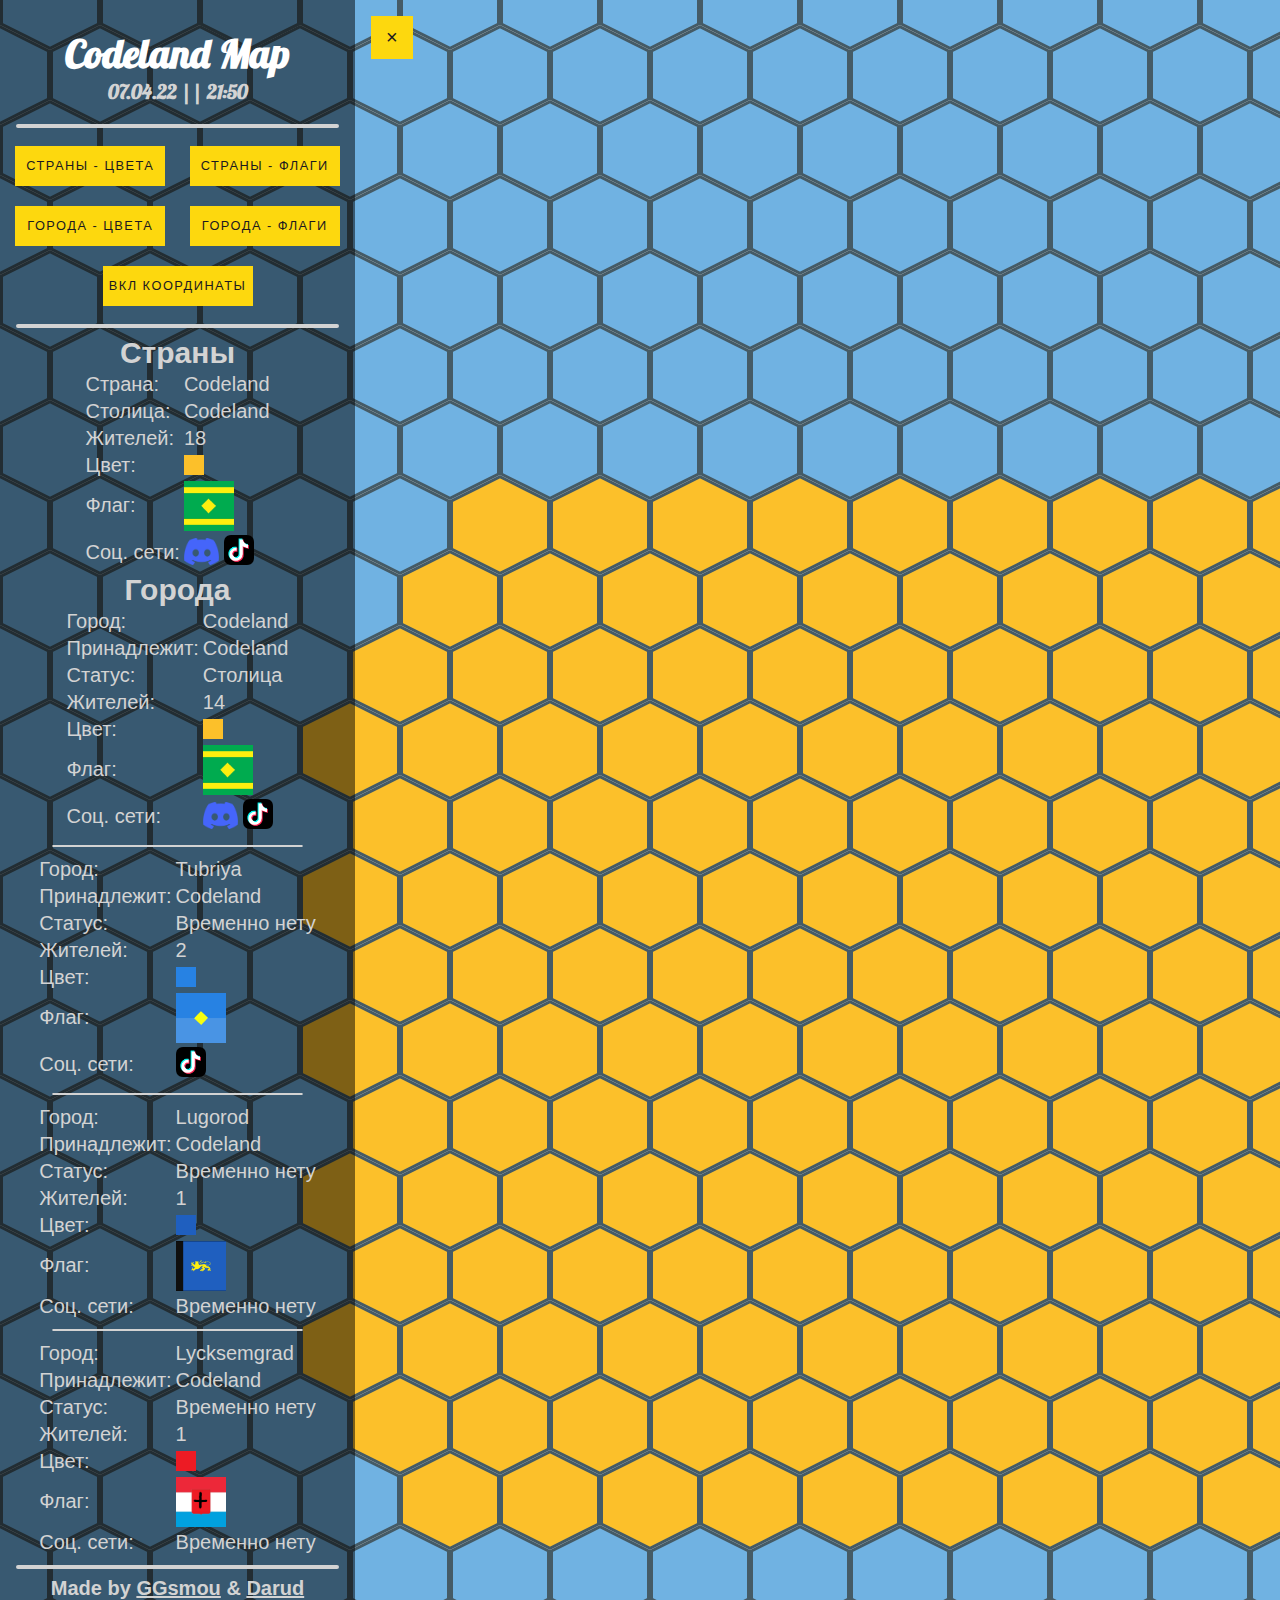
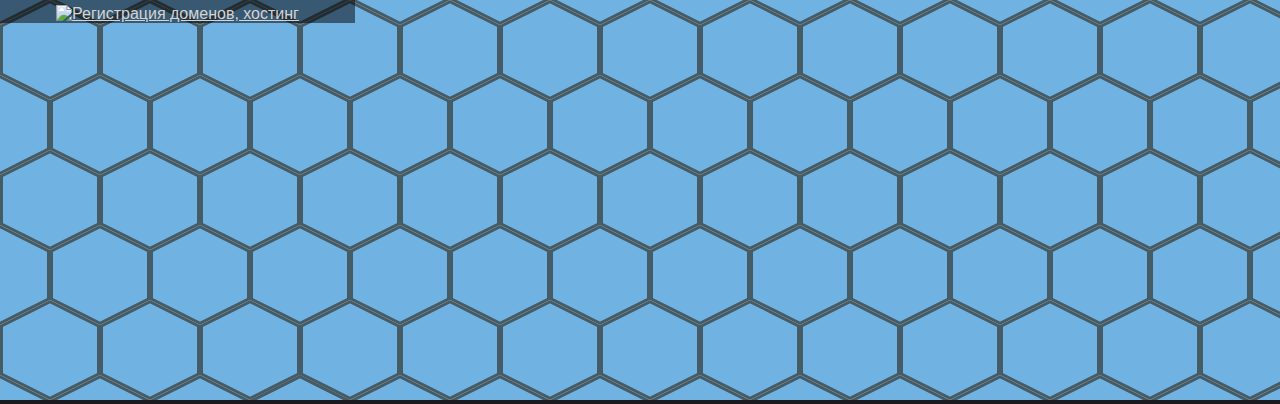
==== index.html @ 3c7d7f3c "t" ====
<!DOCTYPE html>
<html lang="ru">
<head>
	<meta charset="UTF-8">
	<meta name="viewport" content="width=	, initial-scale=1.0">
	<title>Codeland</title>
	<link rel="shortcut icon" href="main/img/logo.jpg" type="image/png">
	<link rel="stylesheet" href="main/style.css">
	<meta name="description" content="Сайт-карта виртуального государтсва Codeland">
	<meta name="keywords" content="Кодленд, Виртуальное государство, Государство, Виртуальное государство Кодленд, Интернет страна, Интернет государство, Codeland, Virtual State, State, Virtual state Codeland, Internet state">
	<meta name="author" content="GGsmou & DaruD">
	<meta name="copyright" content="Made by GGsmou & Darud">
</head>
<body>

<div id="mySidebar" class="sidebar">
	<center>
		<h1>Codeland Map</h1>
		<h3>07.04.22 || 21:50</h3>
		<hr>
		<button class="side" onclick="ResColour()">Страны - Цвета</button>
		<button class="side" onclick="ResFlag()">Страны - Флаги</button>
		<button class="side" onclick="CityColour()">Города - Цвета</button>
		<button class="side" onclick="CityFlag()">Города - Флаги</button>
		<button id="cords-on-of" class="side" onclick="Cords()">Вкл координаты</button>
		<hr>
		<h2>Страны</h2>
		<table>
			<tr>
				<td>Страна:</td>
				<td>Codeland</td>
			</tr>
			<tr>
				<td>Столица:</td>
				<td>Codeland</td>
			</tr>
			<tr>
				<td>Жителей:</td>
				<td>18</td>
			</tr>
			<tr>
				<td>Цвет:</td>
			    <td><div id="colour-sqr" style="background-color: #FCC02A"></div></td>
		    </tr>
			<tr>
				<td>Флаг:</td>
				<td><div id="flag-sqr" style="background-image: url(main/img/flags/Codeland.jpg);"></div></td>
			</tr>
			<tr>
				<td>Соц. сети:</td>
				<td>
					<a href="https://discord.gg/DXEMGafh9Q" target="_blank"><img src="main/img/Discord-Logo.png" width="35px" alt=""></a>
					<a href="https://www.tiktok.com/@c0deland" target="_blank"><img src="main/img/TikTok-Logo.png" width="30px" alt=""></a>
				</td>
			</tr>
		</table>

		<h2>Города</h2>
		<table>
			<tr>
				<td>Город:</td>
				<td>Codeland</td>
			</tr>
			<tr>
				<td>Принадлежит:</td>
				<td>Codeland</td>
			</tr>
			<tr>
				<td>Статус:</td>
				<td>Столица</td>
			</tr>
			<tr>
				<td>Жителей:</td>
				<td>14</td>
			</tr>
			<tr>
				<td>Цвет:</td>
			    <td><div id="colour-sqr" style="background-color: #FCC02A"></div></td>
		    </tr>
			<tr>
				<td>Флаг:</td>
				<td><div id="flag-sqr" style="background-image: url(main/img/flags/Codeland.jpg);"></div></td>
			</tr>
			<tr>
				<td>Соц. сети:</td>
				<td>
					<a href="https://discord.gg/DXEMGafh9Q" target="_blank"><img src="main/img/Discord-Logo.png" width="35px" alt=""></a>
					<a href="https://www.tiktok.com/@c0deland" target="_blank"><img src="main/img/TikTok-Logo.png" width="30px" alt=""></a>
				</td>
			</tr>
		</table>
		<hr class="hr-small">
		<table>
			<tr>
				<td>Город:</td>
				<td>Tubriya</td>
			</tr>
			<tr>
				<td>Принадлежит:</td>
				<td>Codeland</td>
			</tr>
			<tr>
				<td>Статус:</td>
				<td>Временно нету</td>
			</tr>
			<tr>
				<td>Жителей:</td>
				<td>2</td>
			</tr>
			<tr>
				<td>Цвет:</td>
			    <td><div id="colour-sqr" style="background-color: #2782E3"></div></td>
		    </tr>
			<tr>
				<td>Флаг:</td>
				<td><div id="flag-sqr" style="background-image: url(main/img/flags/Tubriya.jpg);"></div></td>
			</tr>
			<tr>
				<td>Соц. сети:</td>
				<td>
					<a href="https://vm.tiktok.com/ZML9y8VSW/" target="_blank"><img src="main/img/TikTok-Logo.png" width="30px" alt=""></a>
				</td>
			</tr>
		</table>
		<hr class="hr-small">
		<table>
			<tr>
				<td>Город:</td>
				<td>Lugorod</td>
			</tr>
			<tr>
				<td>Принадлежит:</td>
				<td>Codeland</td>
			</tr>
			<tr>
				<td>Статус:</td>
				<td>Временно нету</td>
			</tr>
			<tr>
				<td>Жителей:</td>
				<td>1</td>
			</tr>
			<tr>
				<td>Цвет:</td>
			    <td><div id="colour-sqr" style="background-color: #1F5FBF"></div></td>
		    </tr>
			<tr>
				<td>Флаг:</td>
				<td><div id="flag-sqr" style="background-image: url(main/img/flags/Lugorod.jpg);"></div></td>
			</tr>
			<tr>
				<td>Соц. сети:</td>
				<td>
					Временно нету
				</td>
			</tr>
		</table>
		<hr class="hr-small">
		<table>
			<tr>
				<td>Город:</td>
				<td>Lycksemgrad</td>
			</tr>
			<tr>
				<td>Принадлежит:</td>
				<td>Codeland</td>
			</tr>
			<tr>
				<td>Статус:</td>
				<td>Временно нету</td>
			</tr>
			<tr>
				<td>Жителей:</td>
				<td>1</td>
			</tr>
			<tr>
				<td>Цвет:</td>
			    <td><div id="colour-sqr" style="background-color: #ED1B24"></div></td>
		    </tr>
			<tr>
				<td>Флаг:</td>
				<td><div id="flag-sqr" style="background-image: url(main/img/flags/Lycksemgrad.jpg);"></div></td>
			</tr>
			<tr>
				<td>Соц. сети:</td>
				<td>
					Временно нету
				</td>
			</tr>
		</table>
		<hr>
		<h4>Made by <a href="https://chsw.pp.ua/" target="_blank">GGsmou</a> & <a href="https://eten.pp.ua/" target="_blank">Darud</a></h4>
		<!--mesto.zp.ua-->
		<a href="http://mesto.zp.ua/"><img src="http://ad.mesto.zp.ua/img.gif" border=0 width=88 height=31 alt="Регистрация доменов, хостинг"></a>
		<!--/mesto.zp.ua-->
	</center>
</div>

<div id="open"><button id="openbtn" onclick="Nav()">×</button></div>
<div id="map-cord"><img src="main/img/maps/cord/filler.png" alt="" id="cords"></div>
<div id="maps"><img src="main/img/maps/Страны - цвета.svg" alt="" id="map"></div>


<script>
	var open = true
	var cords = false

	function Nav(){
		if(open){
			document.getElementById("mySidebar").style.width = "0";
			document.getElementById("open").style.marginLeft = "0";
			document.getElementById("openbtn").innerText = "+"
			open = false;
		}
		else{
			document.getElementById("mySidebar").style.width = "355px";
			document.getElementById("open").style.marginLeft = "355px";
			document.getElementById("openbtn").innerText = "×"
			open = true;
		}
	}

	function ResColour(){
		document.getElementById('map').src="main/img/maps/Страны - цвета.svg";
	}
	function ResFlag(){
		document.getElementById('map').src="main/img/maps/Страны - флаги.svg";
	}
	function CityColour(){
		document.getElementById('map').src="main/img/maps/Города - цвета.svg";
	}
	function CityFlag(){
		document.getElementById('map').src="main/img/maps/Города - флаги.svg";
	}

	function Cords(){
		if(cords){
			document.getElementById("cords-on-of").innerText = "Вкл координаты";
			document.getElementById("cords").src="main/img/maps/cord/filler.png";
			cords = false;
		}
		else{
			document.getElementById("cords-on-of").innerText = "Выкл координаты";
			document.getElementById("cords").src="main/img/maps/cord/Cords.svg";
			cords = true;
		}
	}
</script>
</body>
</html>
---- main/style.css ----
@import url('https://fonts.googleapis.com/css2?family=Lobster&display=swap');

::-webkit-scrollbar{
	width: 10px;
	height: 10px;
}
::-webkit-scrollbar-track{
	background: transparent;
	border-radius: 5px;
}
::-webkit-scrollbar-thumb{
	background: #56545A;
	border-radius: 5px;
}
::-webkit-scrollbar-corner{
	background: transparent;
}
body{
	width: 100%;
	margin: 0;
	padding: 0;
	background-color: #1B1A1F;
	background-size: cover;
	background-attachment: fixed;
	font-family: "Lato", sans-serif;
	position: absolute;
	overflow: scroll;
}
h1{
	color: white;
	font-size: 40px;
	font-family: "Lobster", cursive;
	margin-bottom: 1px;
}
h3{
	margin-top: 1px;
	color: lightgray;
	font-size: 20px;
	font-family: "Lobster", cursive;
}
h2{
	margin: 0px;
	color: lightgray;
	font-size: 30px;
}
h4{
	margin: 0px;
	color: lightgray;
	font-size: 20px;
	margin-bottom: 5px;
}
a{
	color: lightgray;
}
.sidebar{
	width: 355px;
	position: absolute;
	z-index: 3;
	top: 0;
	left: 0;
	background-color: rgba(0, 0, 0, 0.5);
	overflow-x: hidden;
	transition: 0.5s;
	padding-top: 1px;
	overflow-y: scroll;
}
#openbtn{
	font-size: 20px;
	cursor: pointer;
	background-color: #FDD80E;
	color: #1B1A1F;
	padding: 10px 15px;
	border: none;
	transition: 0.3s;
}
#openbtn:hover{
	background-color: #FFEB7B;
}
#open{
	position: fixed;
	z-index: 3;
	margin-left: 355px;
	transition: margin-left .5s;
	padding: 16px;
}
#map-cords{
	top: 0;
	left: 0;
	position: relative;
}
#maps{
	top: 0;
	left: 0;
}
#cords{
	position: absolute;
}
#cords-lines{
	z-index: 1;
}
#cords-top, #cords-side{
	z-index: 2;
}
.side{
	height: 40px;
	width: 150px;
	margin: 10px;
	color: #1B1A1F;
	text-transform: uppercase;
	text-decoration: none;
	font-size: .8em;
	letter-spacing: 1.5px;
	align-items: center;
	justify-content: center;
	background-color: #FDD80E;
	cursor: pointer;
	border: 0;
	transition: 0.3s;
}
.side:hover{
	background-color: #FFEB7B;
}
hr{
	border: 2px solid lightgray;
	width: 90%;
	border-radius: 10px
}
.hr-small{
	border: 1px solid lightgray;
	width: 70%;
	border-radius: 10px
}
table{
	font-size: 20px;
	color: lightgray;
}
#colour-sqr{
	width: 20px;
	height: 20px;
}
#flag-sqr{
	width: 50px;
	height: 50px;
	background-size: cover;
	background-position: center;
}
/*----------------------------*/
@media screen and (max-height: 450px)
{
  .sidebar {padding-top: 15px;}
  .sidebar a {font-size: 18px;}
}
@media screen and (max-width: 720px) 
{

}
@media screen and (min-width: 721px) 
{

}
/*----------------------------*/
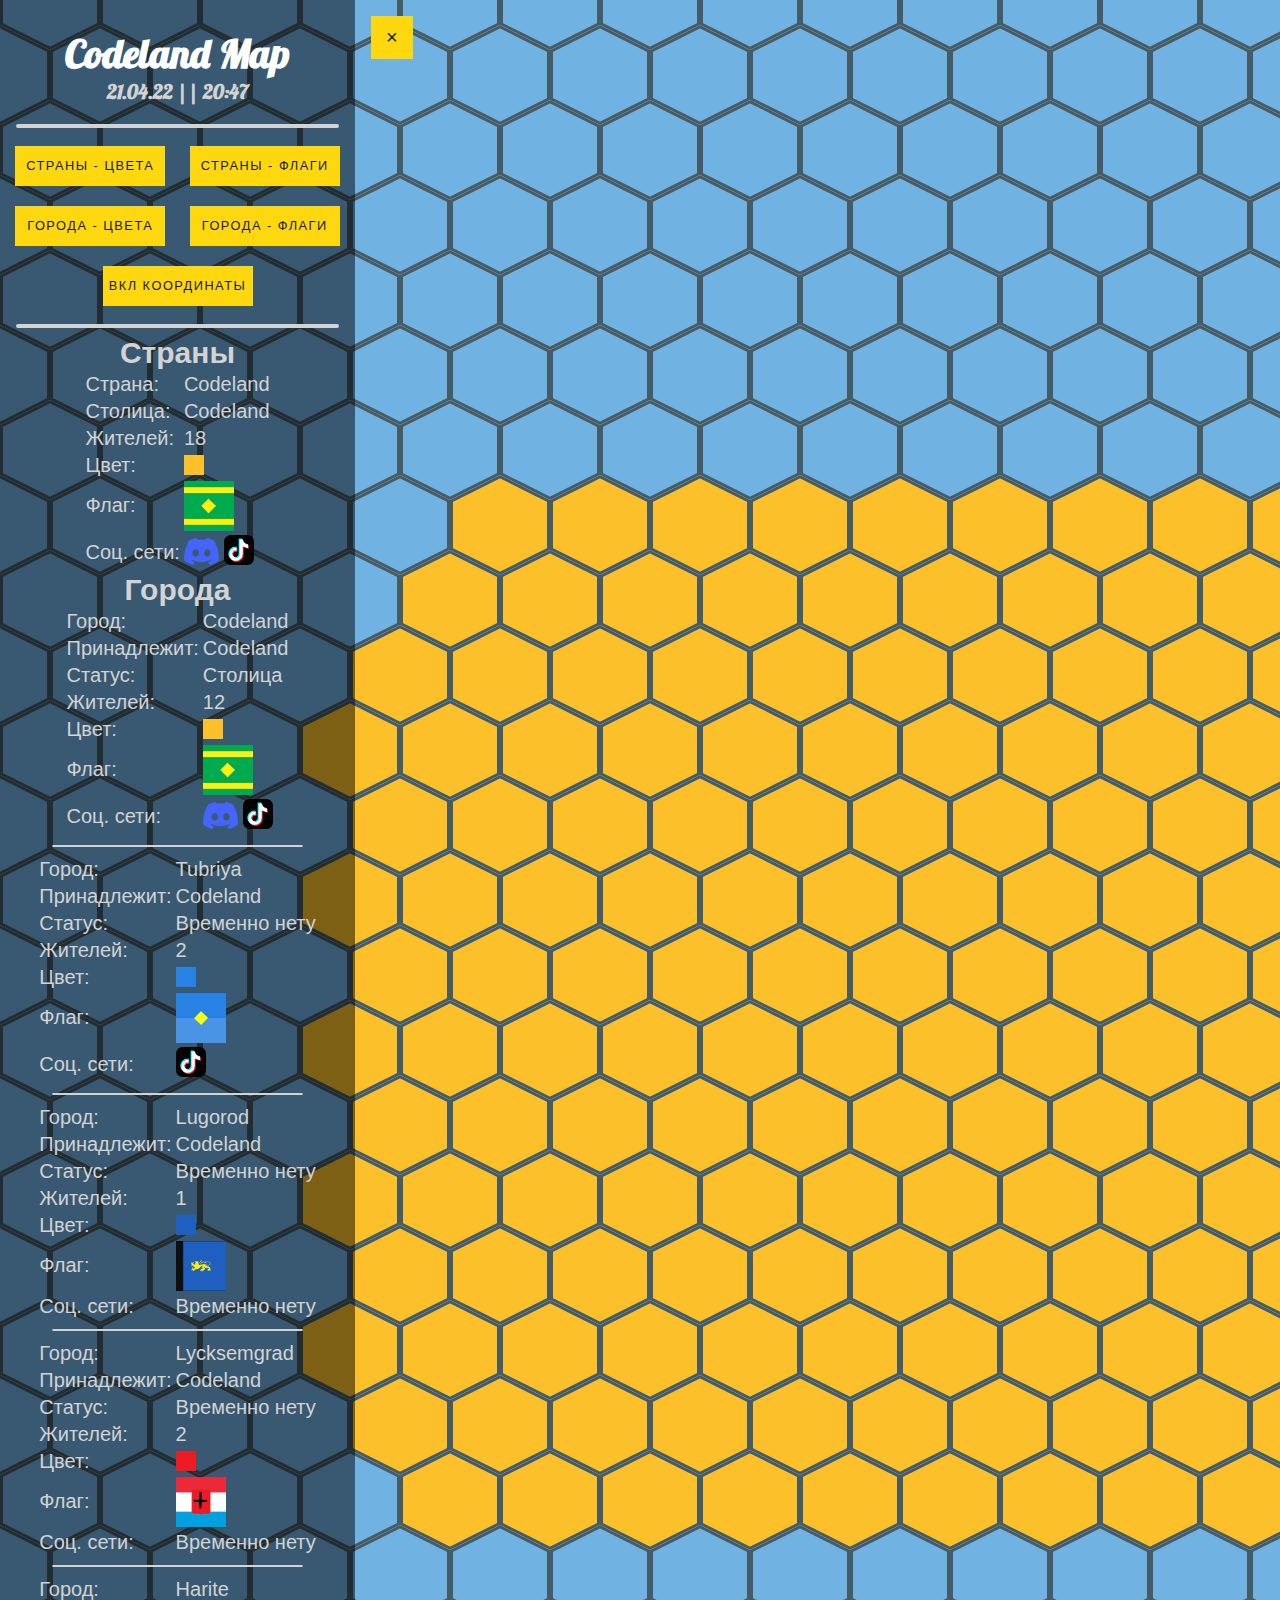
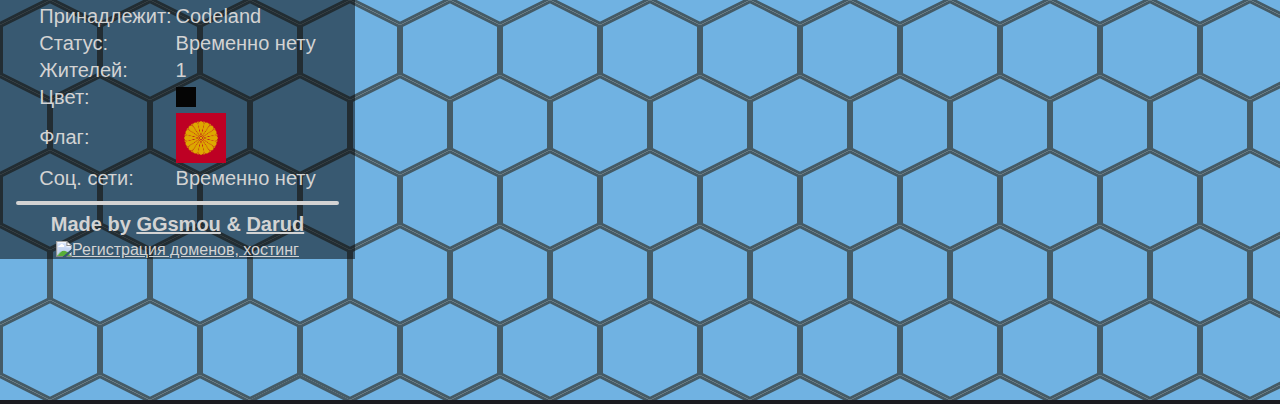
==== commit 0683fcbf: "е" ====
--- a/index.html
+++ b/index.html
@@ -16,7 +16,7 @@
 <div id="mySidebar" class="sidebar">
 	<center>
 		<h1>Codeland Map</h1>
-		<h3>07.04.22 || 21:50</h3>
+		<h3>21.04.22 || 20:47</h3>
 		<hr>
 		<button class="side" onclick="ResColour()">Страны - Цвета</button>
 		<button class="side" onclick="ResFlag()">Страны - Флаги</button>
@@ -71,7 +71,7 @@
 			</tr>
 			<tr>
 				<td>Жителей:</td>
-				<td>14</td>
+				<td>12</td>
 			</tr>
 			<tr>
 				<td>Цвет:</td>
@@ -171,15 +171,48 @@
 			</tr>
 			<tr>
 				<td>Жителей:</td>
+				<td>2</td>
+			</tr>
+			<tr>
+				<td>Цвет:</td>
+			    <td><div id="colour-sqr" style="background-color: #ED1B24"></div></td>
+		    </tr>
+			<tr>
+				<td>Флаг:</td>
+				<td><div id="flag-sqr" style="background-image: url(main/img/flags/Lycksemgrad.jpg);"></div></td>
+			</tr>
+			<tr>
+				<td>Соц. сети:</td>
+				<td>
+					Временно нету
+				</td>
+			</tr>
+		</table>
+		<hr class="hr-small">
+		<table>
+			<tr>
+				<td>Город:</td>
+				<td>Harite</td>
+			</tr>
+			<tr>
+				<td>Принадлежит:</td>
+				<td>Codeland</td>
+			</tr>
+			<tr>
+				<td>Статус:</td>
+				<td>Временно нету</td>
+			</tr>
+			<tr>
+				<td>Жителей:</td>
 				<td>1</td>
 			</tr>
 			<tr>
 				<td>Цвет:</td>
-			    <td><div id="colour-sqr" style="background-color: #ED1B24"></div></td>
-		    </tr>
-			<tr>
-				<td>Флаг:</td>
-				<td><div id="flag-sqr" style="background-image: url(main/img/flags/Lycksemgrad.jpg);"></div></td>
+			    <td><div id="colour-sqr" style="background-color: #050505"></div></td>
+		    </tr>
+			<tr>
+				<td>Флаг:</td>
+				<td><div id="flag-sqr" style="background-image: url(main/img/flags/Harite.jpg);"></div></td>
 			</tr>
 			<tr>
 				<td>Соц. сети:</td>
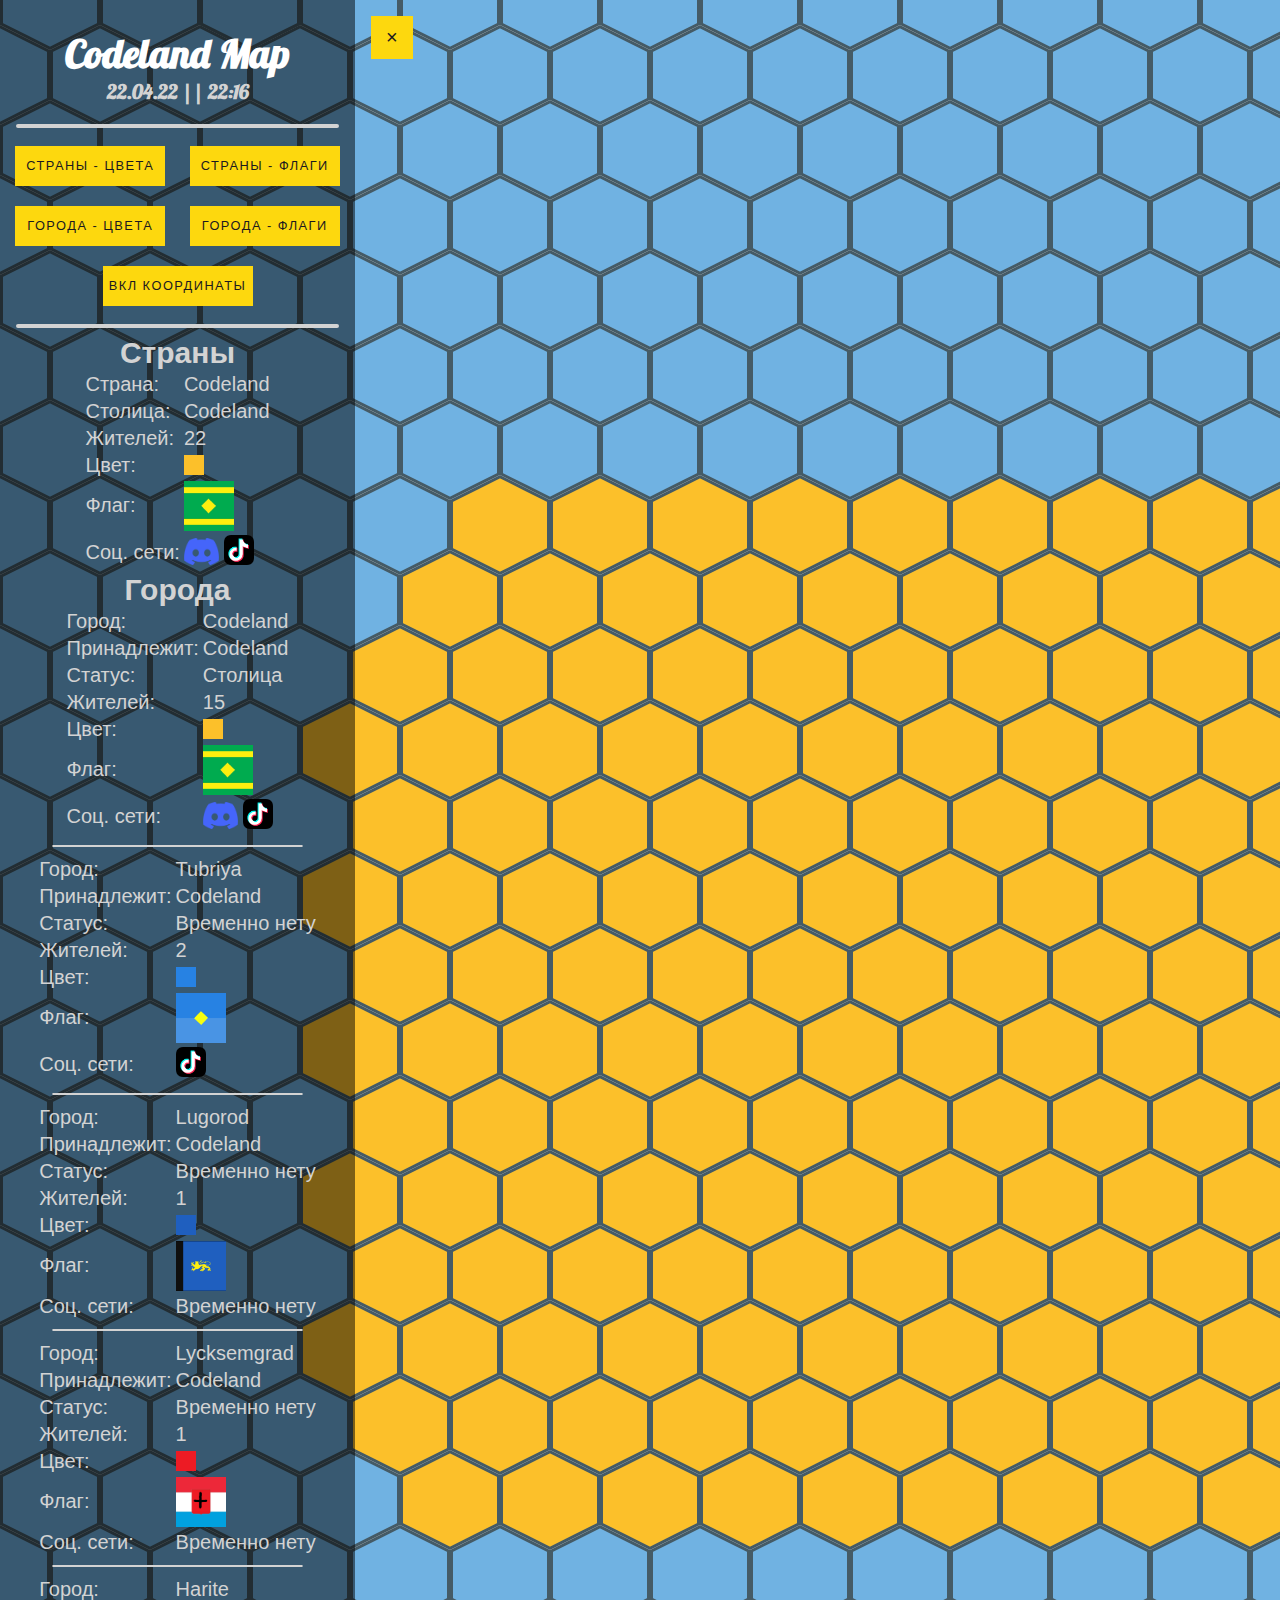
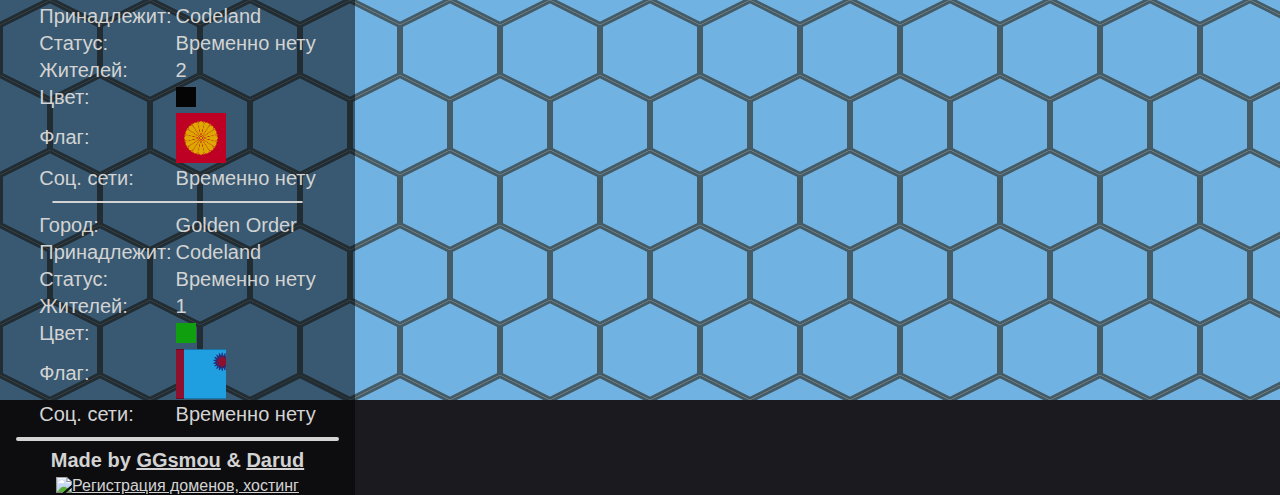
==== commit 97b06def: "е" ====
--- a/index.html
+++ b/index.html
@@ -16,7 +16,7 @@
 <div id="mySidebar" class="sidebar">
 	<center>
 		<h1>Codeland Map</h1>
-		<h3>21.04.22 || 20:47</h3>
+		<h3>22.04.22 || 22:16</h3>
 		<hr>
 		<button class="side" onclick="ResColour()">Страны - Цвета</button>
 		<button class="side" onclick="ResFlag()">Страны - Флаги</button>
@@ -36,7 +36,7 @@
 			</tr>
 			<tr>
 				<td>Жителей:</td>
-				<td>18</td>
+				<td>22</td>
 			</tr>
 			<tr>
 				<td>Цвет:</td>
@@ -71,7 +71,7 @@
 			</tr>
 			<tr>
 				<td>Жителей:</td>
-				<td>12</td>
+				<td>15</td>
 			</tr>
 			<tr>
 				<td>Цвет:</td>
@@ -171,15 +171,48 @@
 			</tr>
 			<tr>
 				<td>Жителей:</td>
+				<td>1</td>
+			</tr>
+			<tr>
+				<td>Цвет:</td>
+			    <td><div id="colour-sqr" style="background-color: #ED1B24"></div></td>
+		    </tr>
+			<tr>
+				<td>Флаг:</td>
+				<td><div id="flag-sqr" style="background-image: url(main/img/flags/Lycksemgrad.jpg);"></div></td>
+			</tr>
+			<tr>
+				<td>Соц. сети:</td>
+				<td>
+					Временно нету
+				</td>
+			</tr>
+		</table>
+		<hr class="hr-small">
+		<table>
+			<tr>
+				<td>Город:</td>
+				<td>Harite</td>
+			</tr>
+			<tr>
+				<td>Принадлежит:</td>
+				<td>Codeland</td>
+			</tr>
+			<tr>
+				<td>Статус:</td>
+				<td>Временно нету</td>
+			</tr>
+			<tr>
+				<td>Жителей:</td>
 				<td>2</td>
 			</tr>
 			<tr>
 				<td>Цвет:</td>
-			    <td><div id="colour-sqr" style="background-color: #ED1B24"></div></td>
-		    </tr>
-			<tr>
-				<td>Флаг:</td>
-				<td><div id="flag-sqr" style="background-image: url(main/img/flags/Lycksemgrad.jpg);"></div></td>
+			    <td><div id="colour-sqr" style="background-color: #050505"></div></td>
+		    </tr>
+			<tr>
+				<td>Флаг:</td>
+				<td><div id="flag-sqr" style="background-image: url(main/img/flags/Harite.jpg);"></div></td>
 			</tr>
 			<tr>
 				<td>Соц. сети:</td>
@@ -192,7 +225,7 @@
 		<table>
 			<tr>
 				<td>Город:</td>
-				<td>Harite</td>
+				<td>Golden Order</td>
 			</tr>
 			<tr>
 				<td>Принадлежит:</td>
@@ -208,11 +241,11 @@
 			</tr>
 			<tr>
 				<td>Цвет:</td>
-			    <td><div id="colour-sqr" style="background-color: #050505"></div></td>
-		    </tr>
-			<tr>
-				<td>Флаг:</td>
-				<td><div id="flag-sqr" style="background-image: url(main/img/flags/Harite.jpg);"></div></td>
+			    <td><div id="colour-sqr" style="background-color: #0F9F0F"></div></td>
+		    </tr>
+			<tr>
+				<td>Флаг:</td>
+				<td><div id="flag-sqr" style="background-image: url(main/img/flags/Golden-Order.jpg);"></div></td>
 			</tr>
 			<tr>
 				<td>Соц. сети:</td>
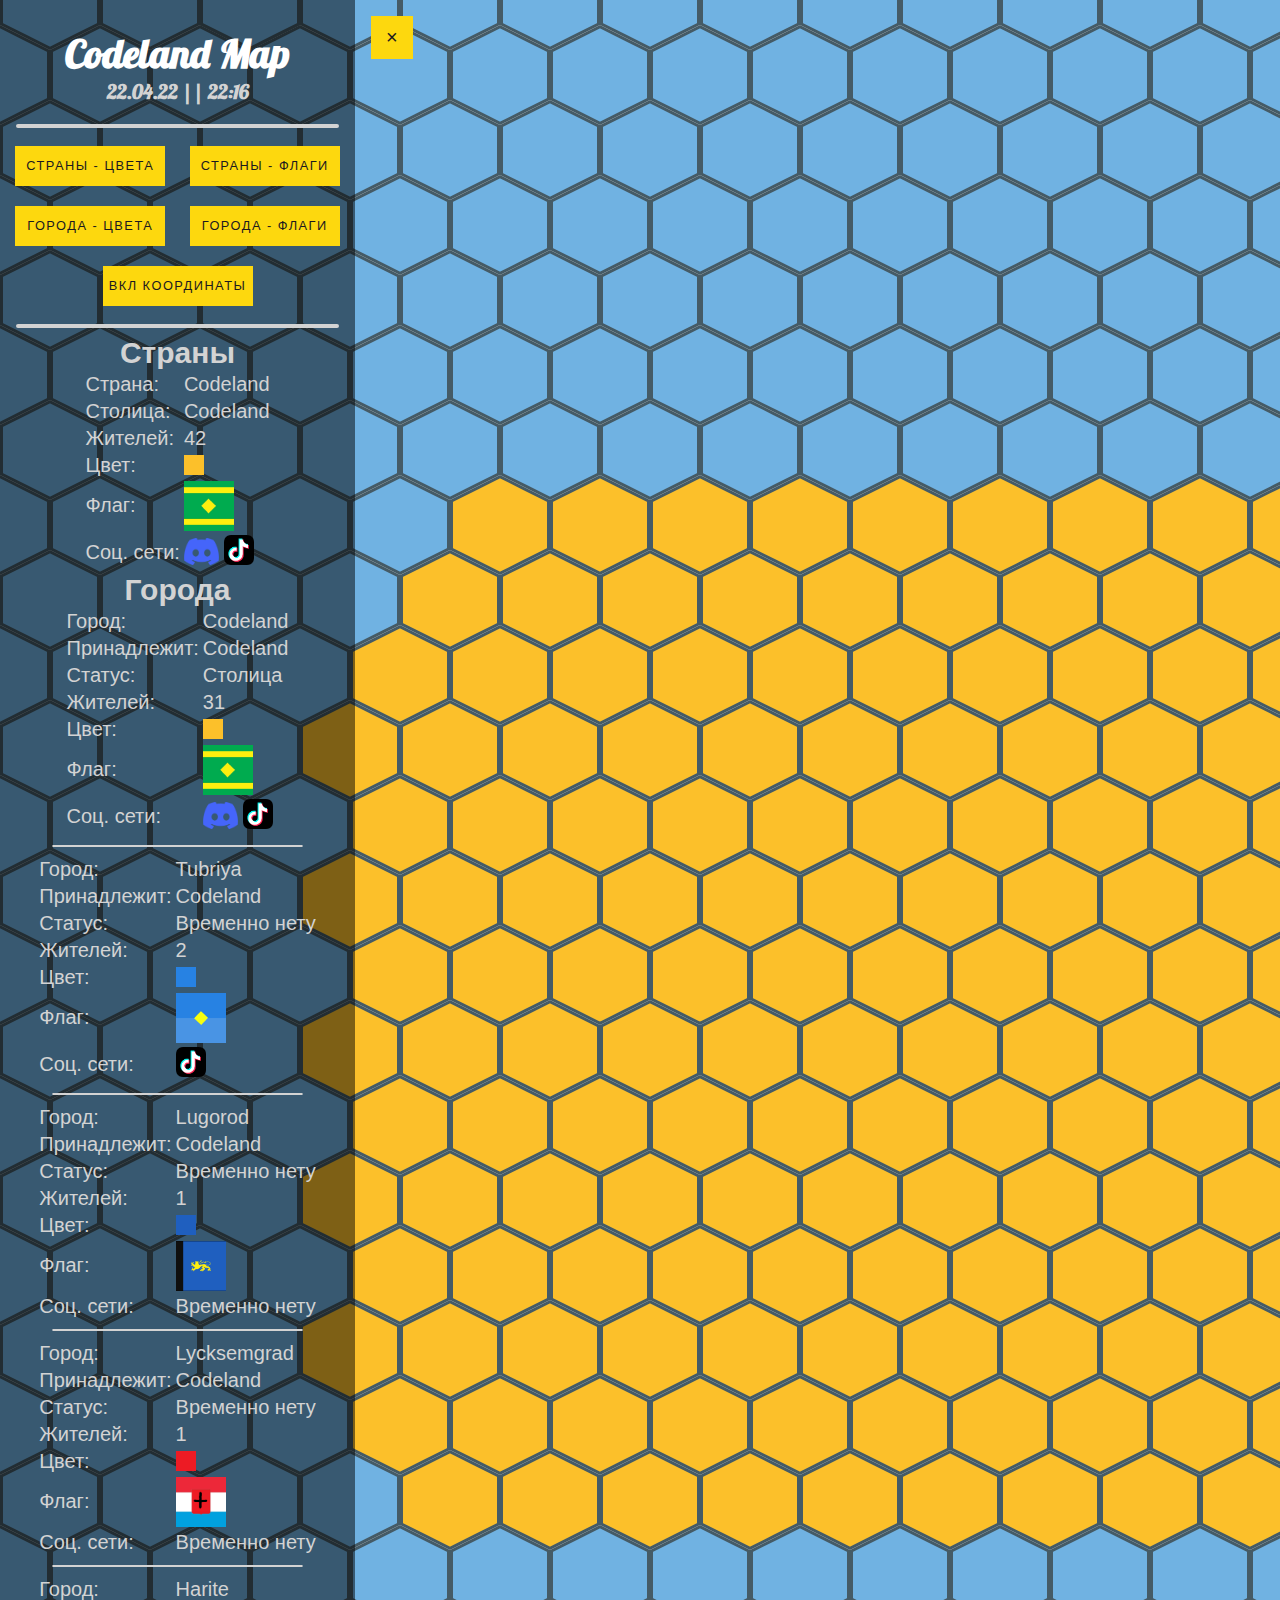
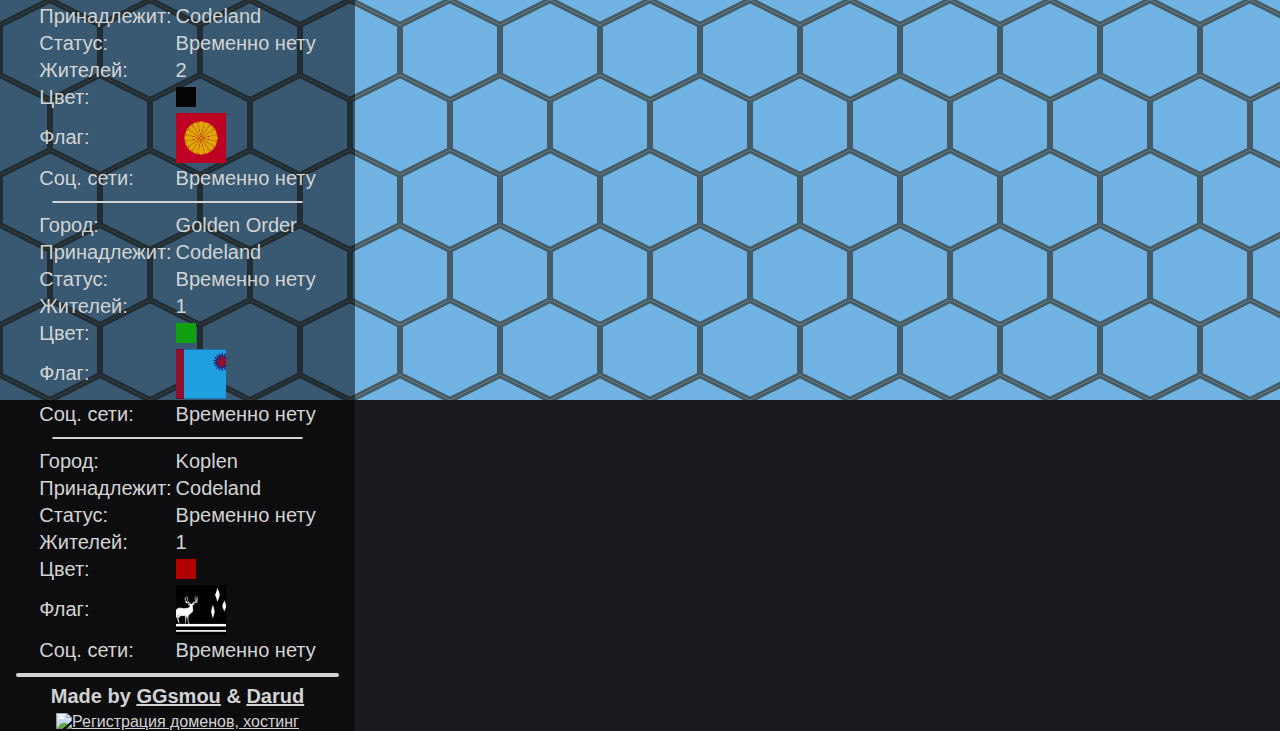
==== commit 0ebb5374: "о" ====
--- a/index.html
+++ b/index.html
@@ -36,7 +36,7 @@
 			</tr>
 			<tr>
 				<td>Жителей:</td>
-				<td>22</td>
+				<td>42</td>
 			</tr>
 			<tr>
 				<td>Цвет:</td>
@@ -71,7 +71,7 @@
 			</tr>
 			<tr>
 				<td>Жителей:</td>
-				<td>15</td>
+				<td>31</td>
 			</tr>
 			<tr>
 				<td>Цвет:</td>
@@ -246,6 +246,39 @@
 			<tr>
 				<td>Флаг:</td>
 				<td><div id="flag-sqr" style="background-image: url(main/img/flags/Golden-Order.jpg);"></div></td>
+			</tr>
+			<tr>
+				<td>Соц. сети:</td>
+				<td>
+					Временно нету
+				</td>
+			</tr>
+		</table>
+		<hr class="hr-small">
+		<table>
+			<tr>
+				<td>Город:</td>
+				<td>Koplen</td>
+			</tr>
+			<tr>
+				<td>Принадлежит:</td>
+				<td>Codeland</td>
+			</tr>
+			<tr>
+				<td>Статус:</td>
+				<td>Временно нету</td>
+			</tr>
+			<tr>
+				<td>Жителей:</td>
+				<td>1</td>
+			</tr>
+			<tr>
+				<td>Цвет:</td>
+			    <td><div id="colour-sqr" style="background-color: #B00000"></div></td>
+		    </tr>
+			<tr>
+				<td>Флаг:</td>
+				<td><div id="flag-sqr" style="background-image: url(main/img/flags/Koplen.jpg);"></div></td>
 			</tr>
 			<tr>
 				<td>Соц. сети:</td>
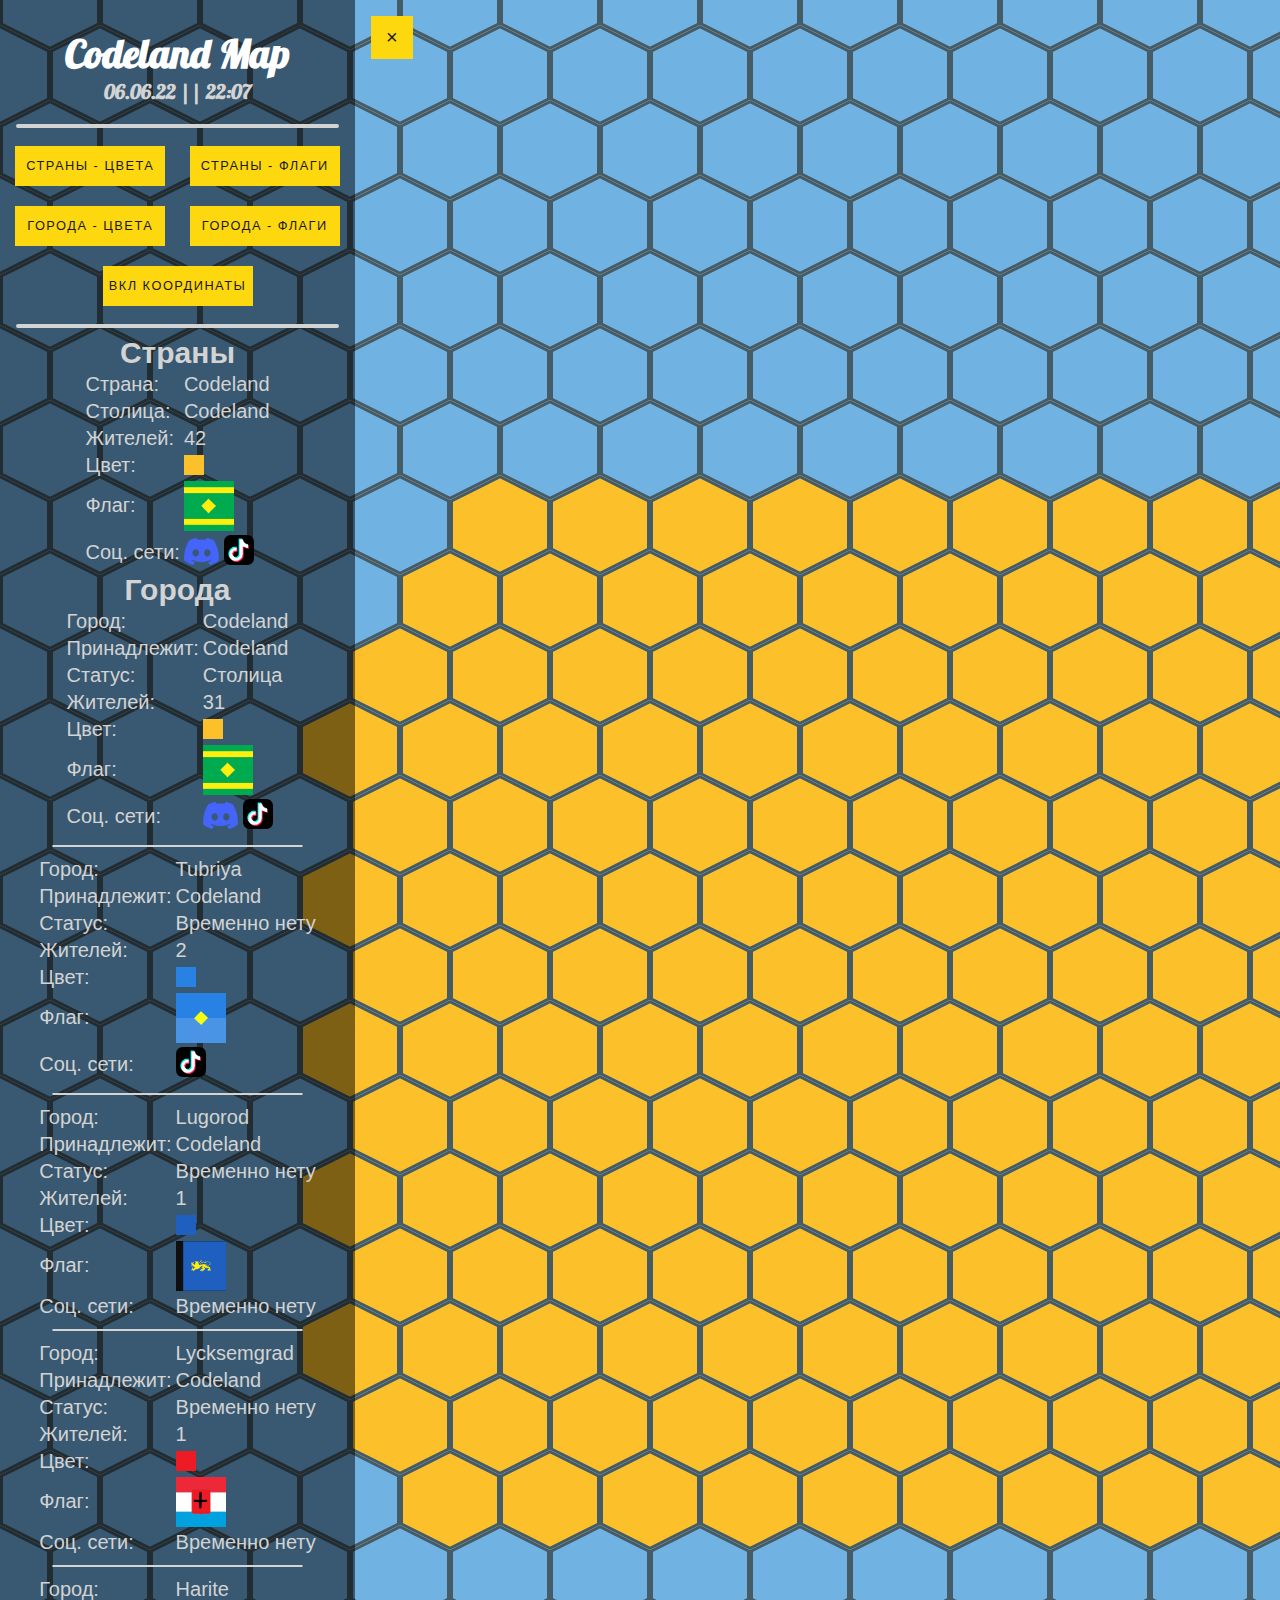
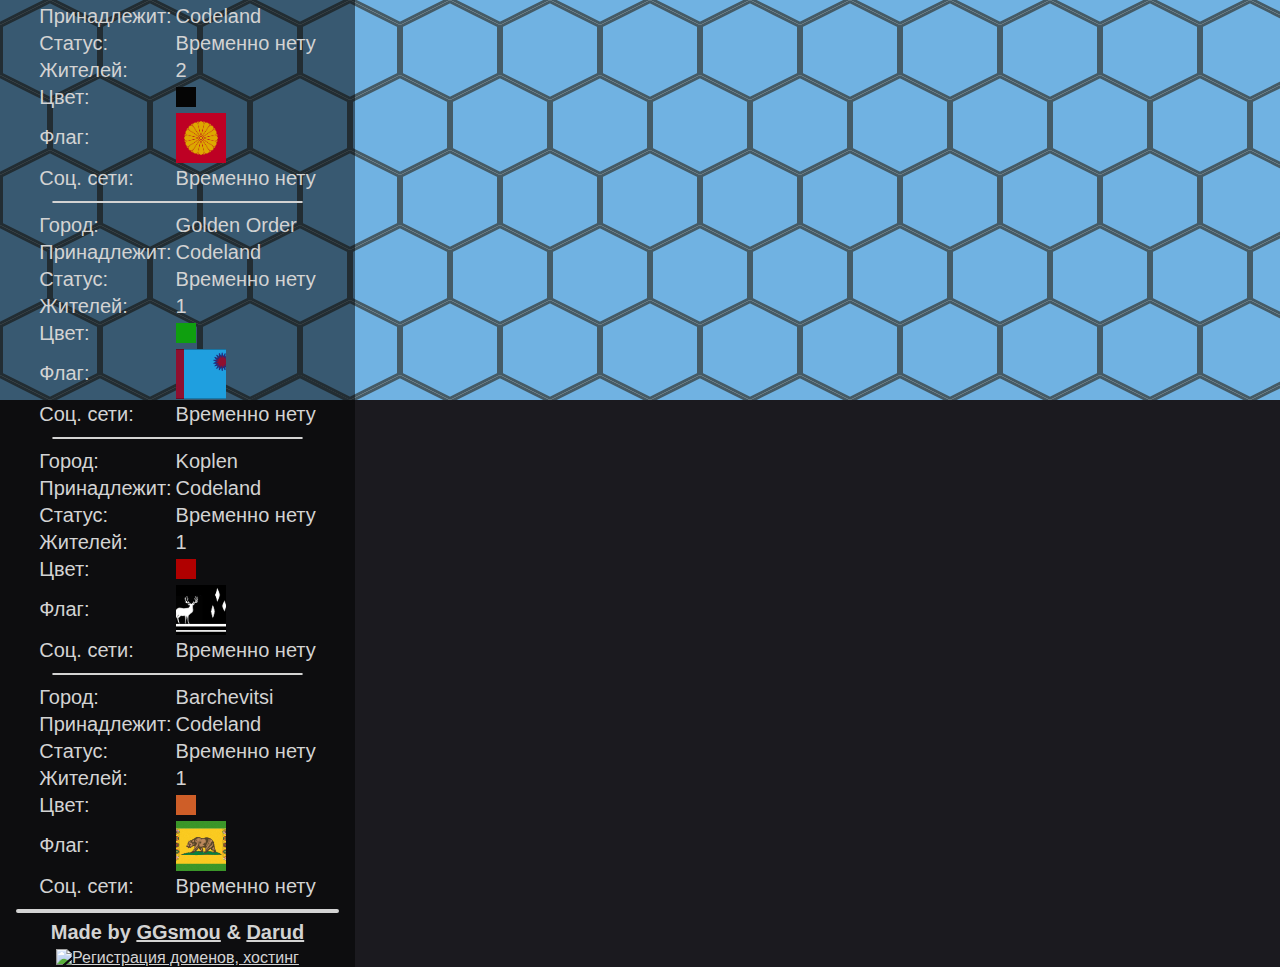
==== commit 5f5ce81e: "a" ====
--- a/index.html
+++ b/index.html
@@ -16,7 +16,7 @@
 <div id="mySidebar" class="sidebar">
 	<center>
 		<h1>Codeland Map</h1>
-		<h3>22.04.22 || 22:16</h3>
+		<h3>06.06.22 || 22:07</h3>
 		<hr>
 		<button class="side" onclick="ResColour()">Страны - Цвета</button>
 		<button class="side" onclick="ResFlag()">Страны - Флаги</button>
@@ -279,6 +279,39 @@
 			<tr>
 				<td>Флаг:</td>
 				<td><div id="flag-sqr" style="background-image: url(main/img/flags/Koplen.jpg);"></div></td>
+			</tr>
+			<tr>
+				<td>Соц. сети:</td>
+				<td>
+					Временно нету
+				</td>
+			</tr>
+		</table>
+		<hr class="hr-small">
+		<table>
+			<tr>
+				<td>Город:</td>
+				<td>Barchevitsi</td>
+			</tr>
+			<tr>
+				<td>Принадлежит:</td>
+				<td>Codeland</td>
+			</tr>
+			<tr>
+				<td>Статус:</td>
+				<td>Временно нету</td>
+			</tr>
+			<tr>
+				<td>Жителей:</td>
+				<td>1</td>
+			</tr>
+			<tr>
+				<td>Цвет:</td>
+			    <td><div id="colour-sqr" style="background-color: #CE5E28"></div></td>
+		    </tr>
+			<tr>
+				<td>Флаг:</td>
+				<td><div id="flag-sqr" style="background-image: url(main/img/flags/Barchevitsi.jpg);"></div></td>
 			</tr>
 			<tr>
 				<td>Соц. сети:</td>
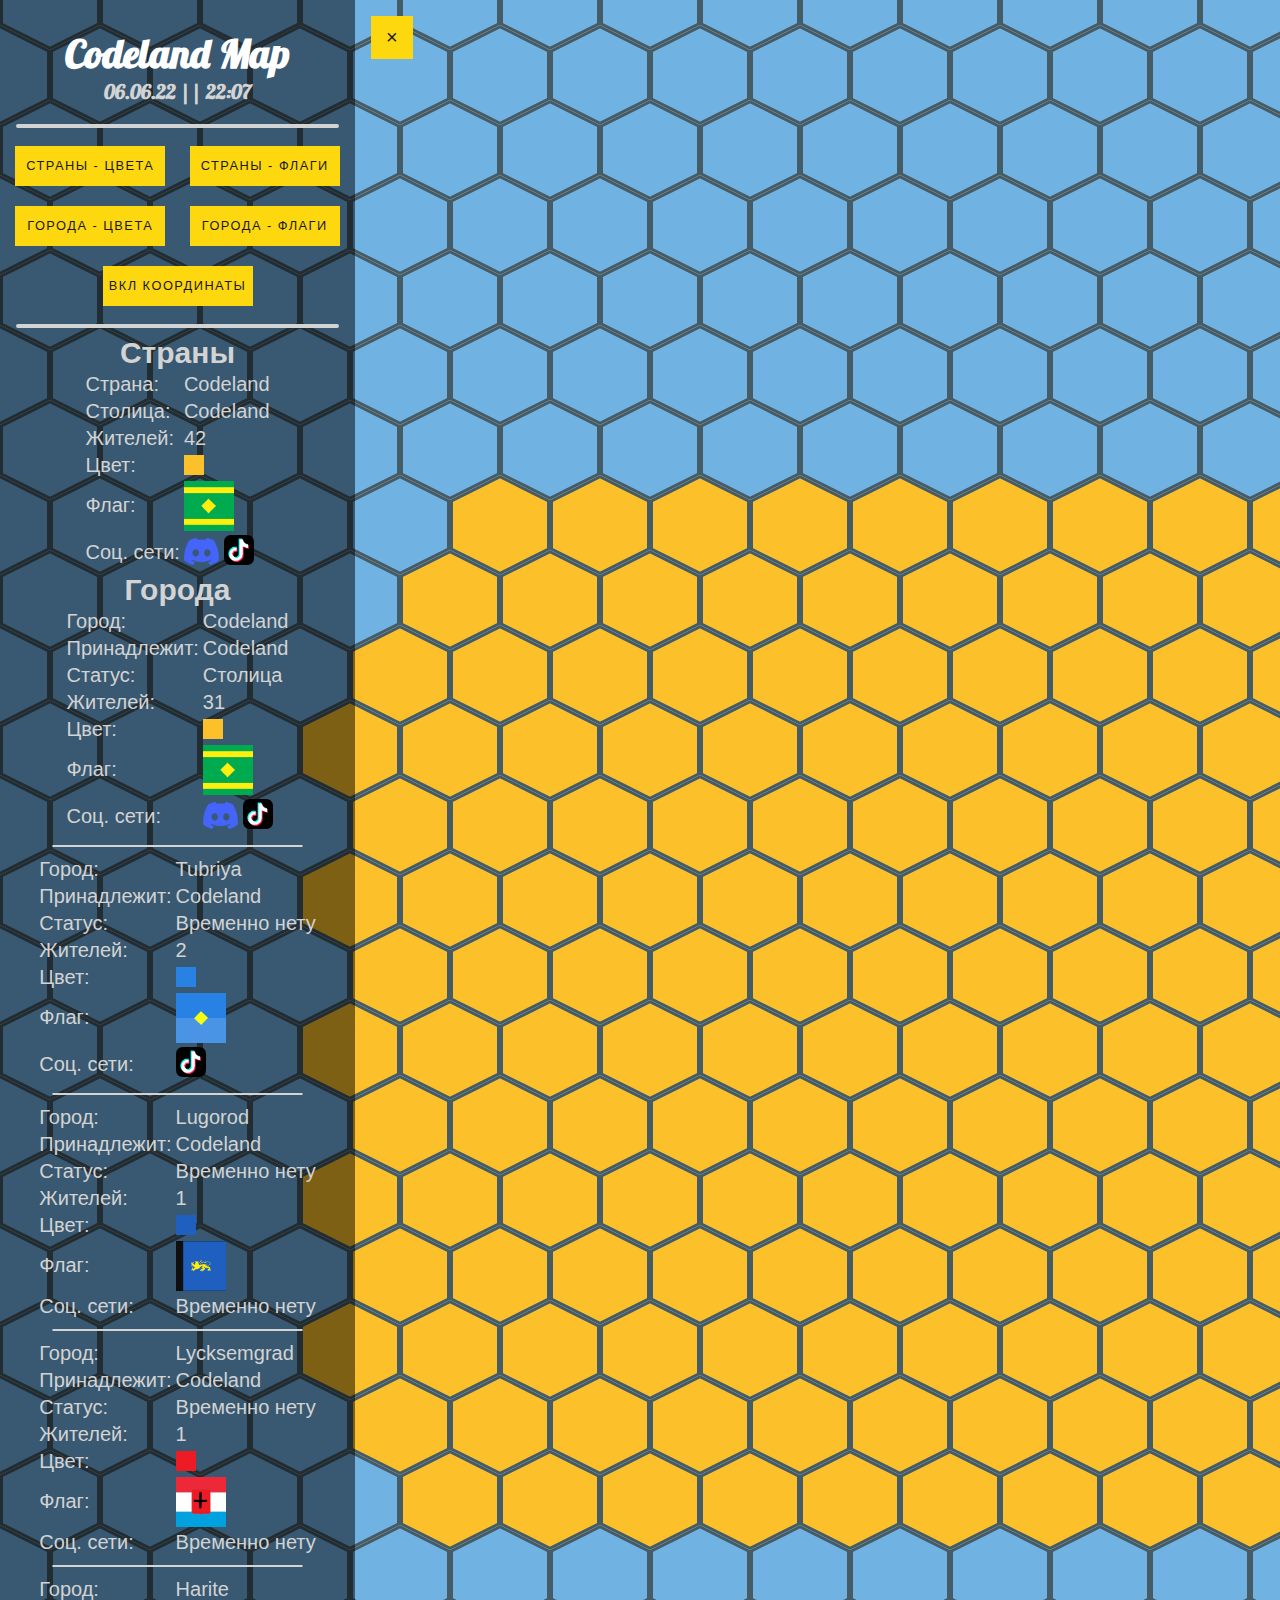
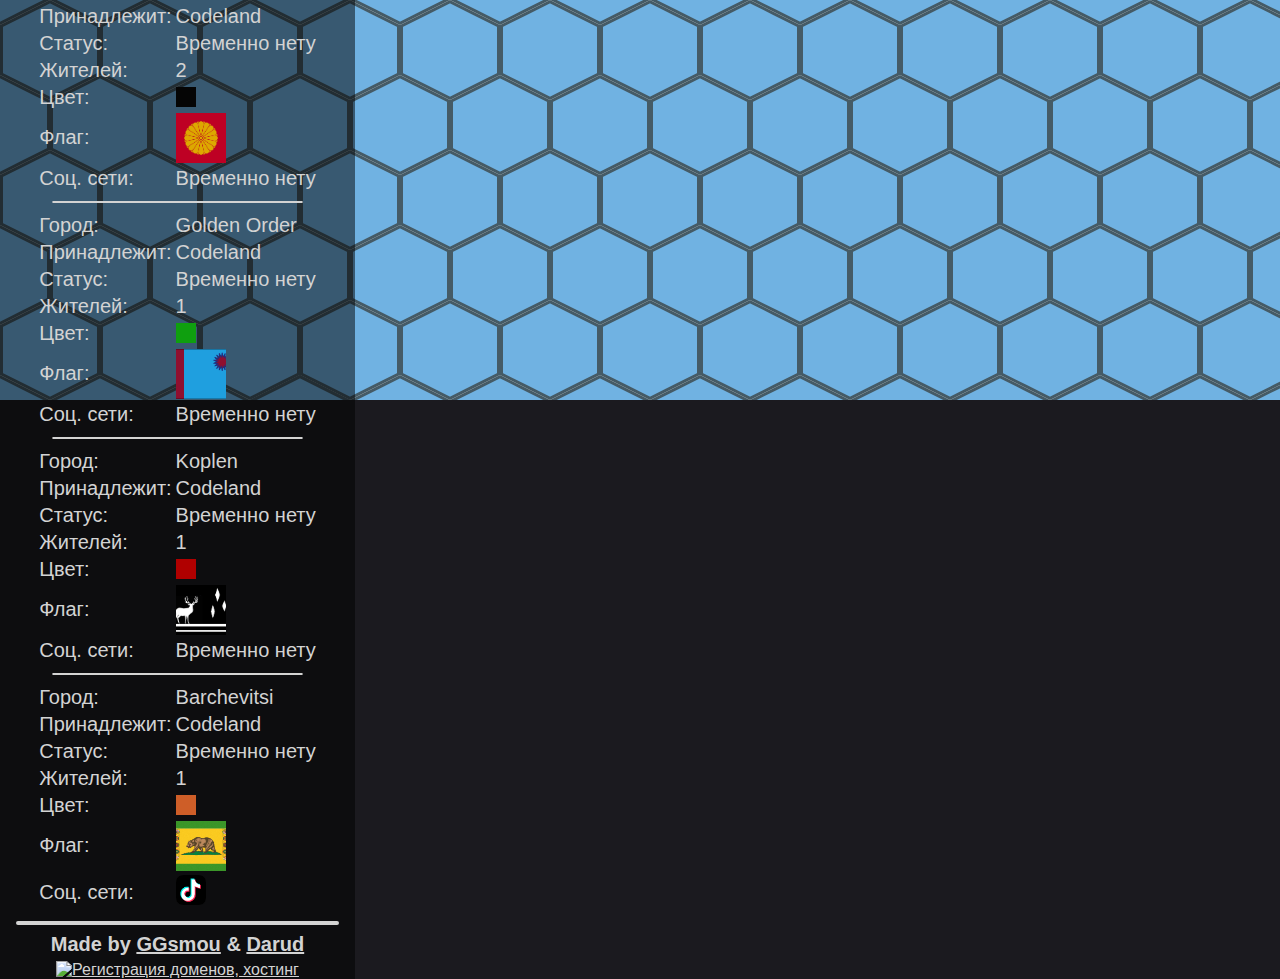
==== commit e21dcfa4: "Tiktok+" ====
--- a/index.html
+++ b/index.html
@@ -316,7 +316,7 @@
 			<tr>
 				<td>Соц. сети:</td>
 				<td>
-					Временно нету
+					<a href="https://www.tiktok.com/@barchevitci" target="_blank"><img src="main/img/TikTok-Logo.png" width="30px" alt=""></a>
 				</td>
 			</tr>
 		</table>
@@ -379,4 +379,4 @@
 	}
 </script>
 </body>
-</html>+</html>
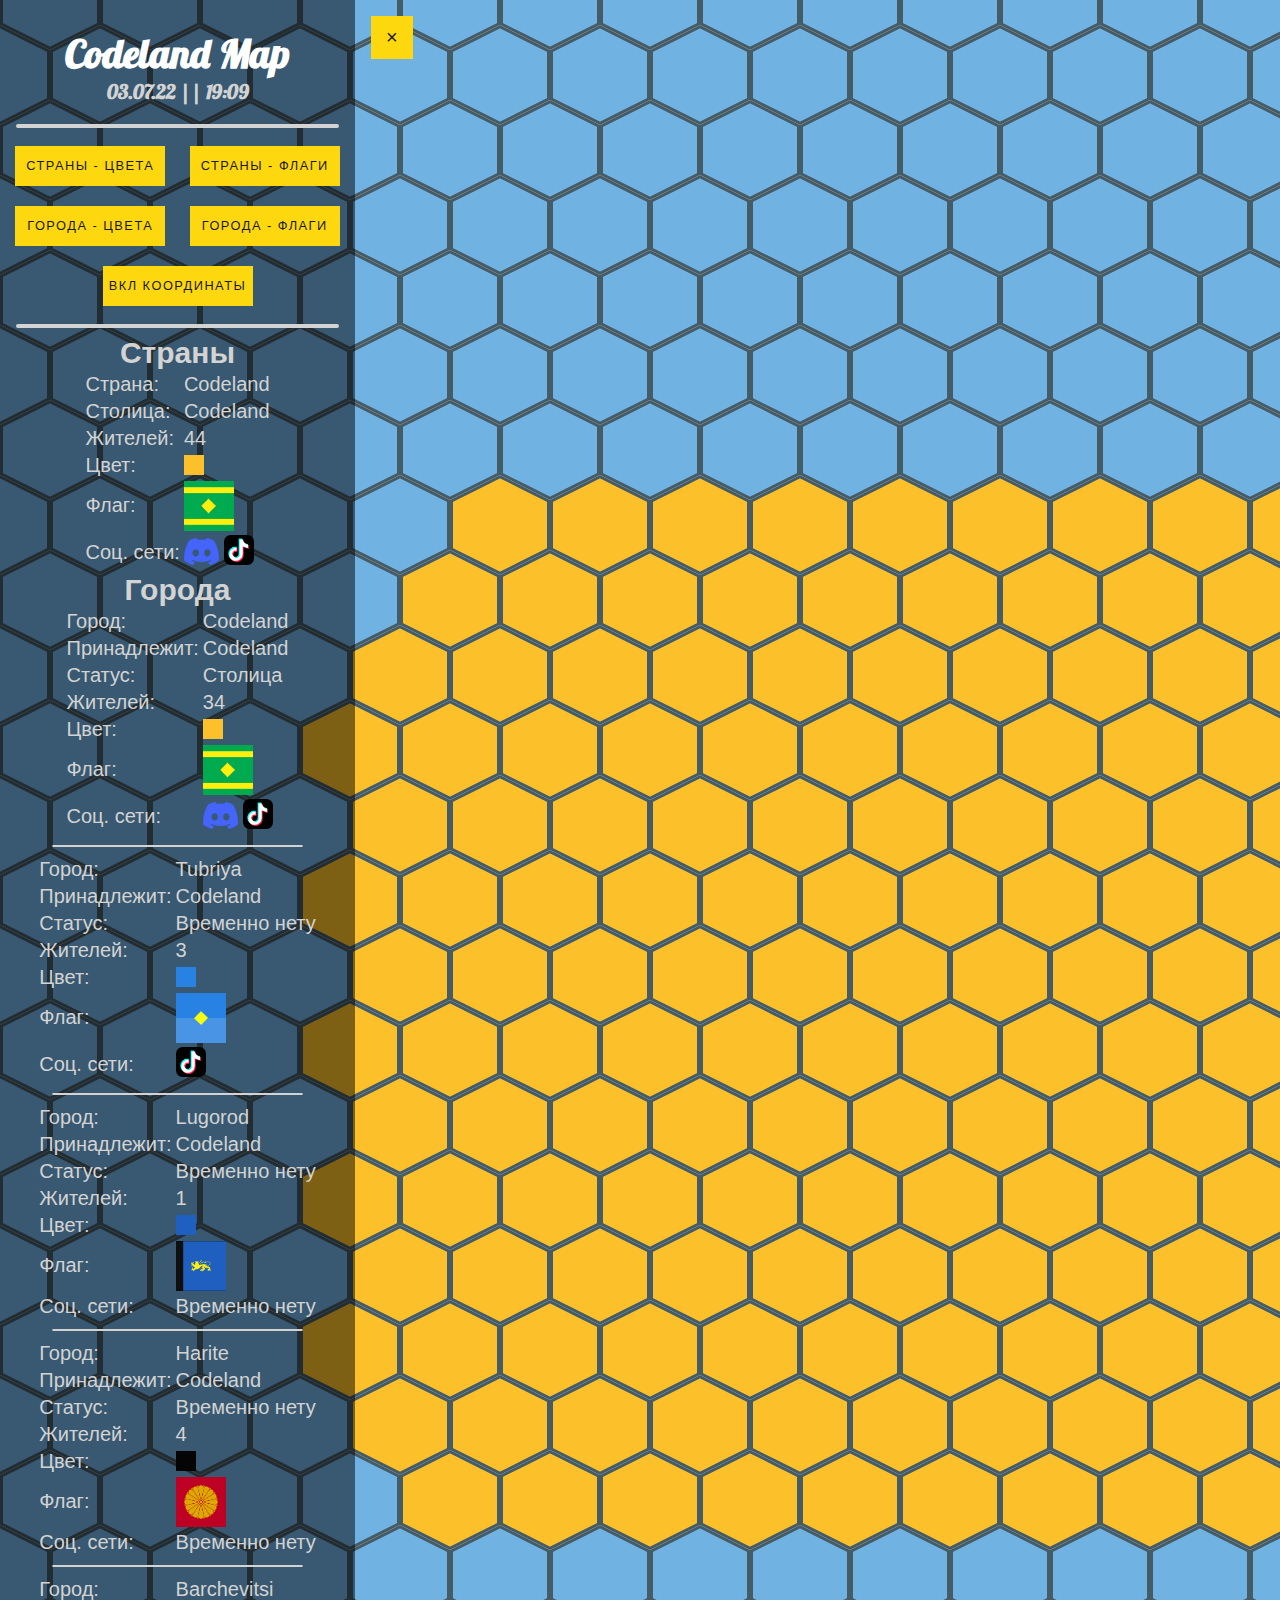
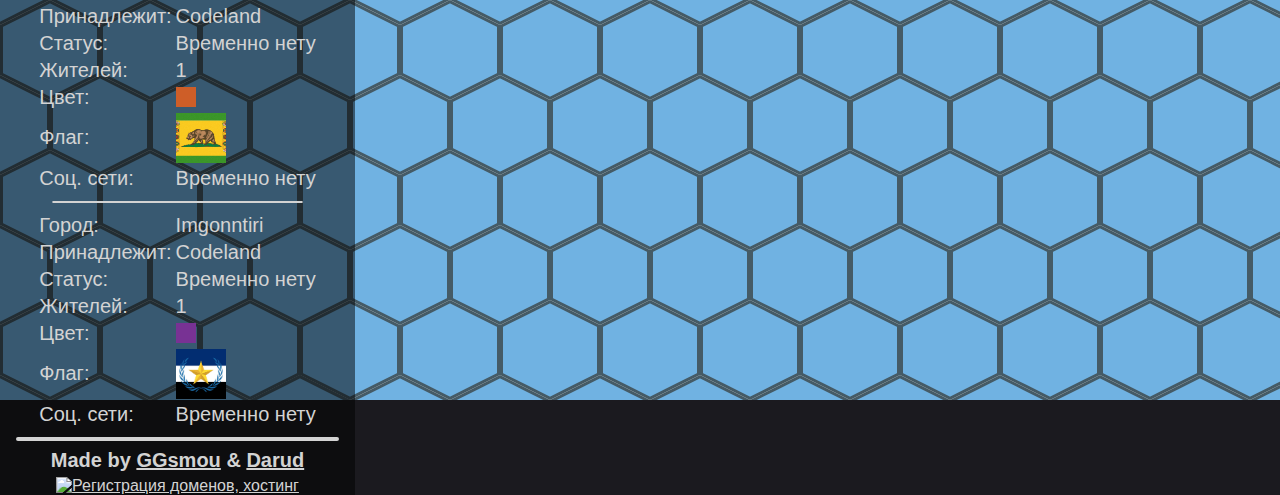
==== commit 4dd2170a: "ф" ====
--- a/index.html
+++ b/index.html
@@ -16,7 +16,7 @@
 <div id="mySidebar" class="sidebar">
 	<center>
 		<h1>Codeland Map</h1>
-		<h3>06.06.22 || 22:07</h3>
+		<h3>03.07.22 || 19:09</h3>
 		<hr>
 		<button class="side" onclick="ResColour()">Страны - Цвета</button>
 		<button class="side" onclick="ResFlag()">Страны - Флаги</button>
@@ -36,7 +36,7 @@
 			</tr>
 			<tr>
 				<td>Жителей:</td>
-				<td>42</td>
+				<td>44</td>
 			</tr>
 			<tr>
 				<td>Цвет:</td>
@@ -71,7 +71,7 @@
 			</tr>
 			<tr>
 				<td>Жителей:</td>
-				<td>31</td>
+				<td>34</td>
 			</tr>
 			<tr>
 				<td>Цвет:</td>
@@ -105,7 +105,7 @@
 			</tr>
 			<tr>
 				<td>Жителей:</td>
-				<td>2</td>
+				<td>3</td>
 			</tr>
 			<tr>
 				<td>Цвет:</td>
@@ -159,7 +159,40 @@
 		<table>
 			<tr>
 				<td>Город:</td>
-				<td>Lycksemgrad</td>
+				<td>Harite</td>
+			</tr>
+			<tr>
+				<td>Принадлежит:</td>
+				<td>Codeland</td>
+			</tr>
+			<tr>
+				<td>Статус:</td>
+				<td>Временно нету</td>
+			</tr>
+			<tr>
+				<td>Жителей:</td>
+				<td>4</td>
+			</tr>
+			<tr>
+				<td>Цвет:</td>
+			    <td><div id="colour-sqr" style="background-color: #050505"></div></td>
+		    </tr>
+			<tr>
+				<td>Флаг:</td>
+				<td><div id="flag-sqr" style="background-image: url(main/img/flags/Harite.jpg);"></div></td>
+			</tr>
+			<tr>
+				<td>Соц. сети:</td>
+				<td>
+					Временно нету
+				</td>
+			</tr>
+		</table>
+		<hr class="hr-small">
+		<table>
+			<tr>
+				<td>Город:</td>
+				<td>Barchevitsi</td>
 			</tr>
 			<tr>
 				<td>Принадлежит:</td>
@@ -175,11 +208,11 @@
 			</tr>
 			<tr>
 				<td>Цвет:</td>
-			    <td><div id="colour-sqr" style="background-color: #ED1B24"></div></td>
-		    </tr>
-			<tr>
-				<td>Флаг:</td>
-				<td><div id="flag-sqr" style="background-image: url(main/img/flags/Lycksemgrad.jpg);"></div></td>
+			    <td><div id="colour-sqr" style="background-color: #CE5E28"></div></td>
+		    </tr>
+			<tr>
+				<td>Флаг:</td>
+				<td><div id="flag-sqr" style="background-image: url(main/img/flags/Barchevitsi.jpg);"></div></td>
 			</tr>
 			<tr>
 				<td>Соц. сети:</td>
@@ -192,131 +225,32 @@
 		<table>
 			<tr>
 				<td>Город:</td>
-				<td>Harite</td>
-			</tr>
-			<tr>
-				<td>Принадлежит:</td>
-				<td>Codeland</td>
-			</tr>
-			<tr>
-				<td>Статус:</td>
-				<td>Временно нету</td>
-			</tr>
-			<tr>
-				<td>Жителей:</td>
-				<td>2</td>
-			</tr>
-			<tr>
-				<td>Цвет:</td>
-			    <td><div id="colour-sqr" style="background-color: #050505"></div></td>
-		    </tr>
-			<tr>
-				<td>Флаг:</td>
-				<td><div id="flag-sqr" style="background-image: url(main/img/flags/Harite.jpg);"></div></td>
+				<td>Imgonntiri</td>
+			</tr>
+			<tr>
+				<td>Принадлежит:</td>
+				<td>Codeland</td>
+			</tr>
+			<tr>
+				<td>Статус:</td>
+				<td>Временно нету</td>
+			</tr>
+			<tr>
+				<td>Жителей:</td>
+				<td>1</td>
+			</tr>
+			<tr>
+				<td>Цвет:</td>
+			    <td><div id="colour-sqr" style="background-color: #783294"></div></td>
+		    </tr>
+			<tr>
+				<td>Флаг:</td>
+				<td><div id="flag-sqr" style="background-image: url(main/img/flags/Imgonntiri.jpg);"></div></td>
 			</tr>
 			<tr>
 				<td>Соц. сети:</td>
 				<td>
 					Временно нету
-				</td>
-			</tr>
-		</table>
-		<hr class="hr-small">
-		<table>
-			<tr>
-				<td>Город:</td>
-				<td>Golden Order</td>
-			</tr>
-			<tr>
-				<td>Принадлежит:</td>
-				<td>Codeland</td>
-			</tr>
-			<tr>
-				<td>Статус:</td>
-				<td>Временно нету</td>
-			</tr>
-			<tr>
-				<td>Жителей:</td>
-				<td>1</td>
-			</tr>
-			<tr>
-				<td>Цвет:</td>
-			    <td><div id="colour-sqr" style="background-color: #0F9F0F"></div></td>
-		    </tr>
-			<tr>
-				<td>Флаг:</td>
-				<td><div id="flag-sqr" style="background-image: url(main/img/flags/Golden-Order.jpg);"></div></td>
-			</tr>
-			<tr>
-				<td>Соц. сети:</td>
-				<td>
-					Временно нету
-				</td>
-			</tr>
-		</table>
-		<hr class="hr-small">
-		<table>
-			<tr>
-				<td>Город:</td>
-				<td>Koplen</td>
-			</tr>
-			<tr>
-				<td>Принадлежит:</td>
-				<td>Codeland</td>
-			</tr>
-			<tr>
-				<td>Статус:</td>
-				<td>Временно нету</td>
-			</tr>
-			<tr>
-				<td>Жителей:</td>
-				<td>1</td>
-			</tr>
-			<tr>
-				<td>Цвет:</td>
-			    <td><div id="colour-sqr" style="background-color: #B00000"></div></td>
-		    </tr>
-			<tr>
-				<td>Флаг:</td>
-				<td><div id="flag-sqr" style="background-image: url(main/img/flags/Koplen.jpg);"></div></td>
-			</tr>
-			<tr>
-				<td>Соц. сети:</td>
-				<td>
-					Временно нету
-				</td>
-			</tr>
-		</table>
-		<hr class="hr-small">
-		<table>
-			<tr>
-				<td>Город:</td>
-				<td>Barchevitsi</td>
-			</tr>
-			<tr>
-				<td>Принадлежит:</td>
-				<td>Codeland</td>
-			</tr>
-			<tr>
-				<td>Статус:</td>
-				<td>Временно нету</td>
-			</tr>
-			<tr>
-				<td>Жителей:</td>
-				<td>1</td>
-			</tr>
-			<tr>
-				<td>Цвет:</td>
-			    <td><div id="colour-sqr" style="background-color: #CE5E28"></div></td>
-		    </tr>
-			<tr>
-				<td>Флаг:</td>
-				<td><div id="flag-sqr" style="background-image: url(main/img/flags/Barchevitsi.jpg);"></div></td>
-			</tr>
-			<tr>
-				<td>Соц. сети:</td>
-				<td>
-					<a href="https://www.tiktok.com/@barchevitci" target="_blank"><img src="main/img/TikTok-Logo.png" width="30px" alt=""></a>
 				</td>
 			</tr>
 		</table>
@@ -379,4 +313,4 @@
 	}
 </script>
 </body>
-</html>
+</html>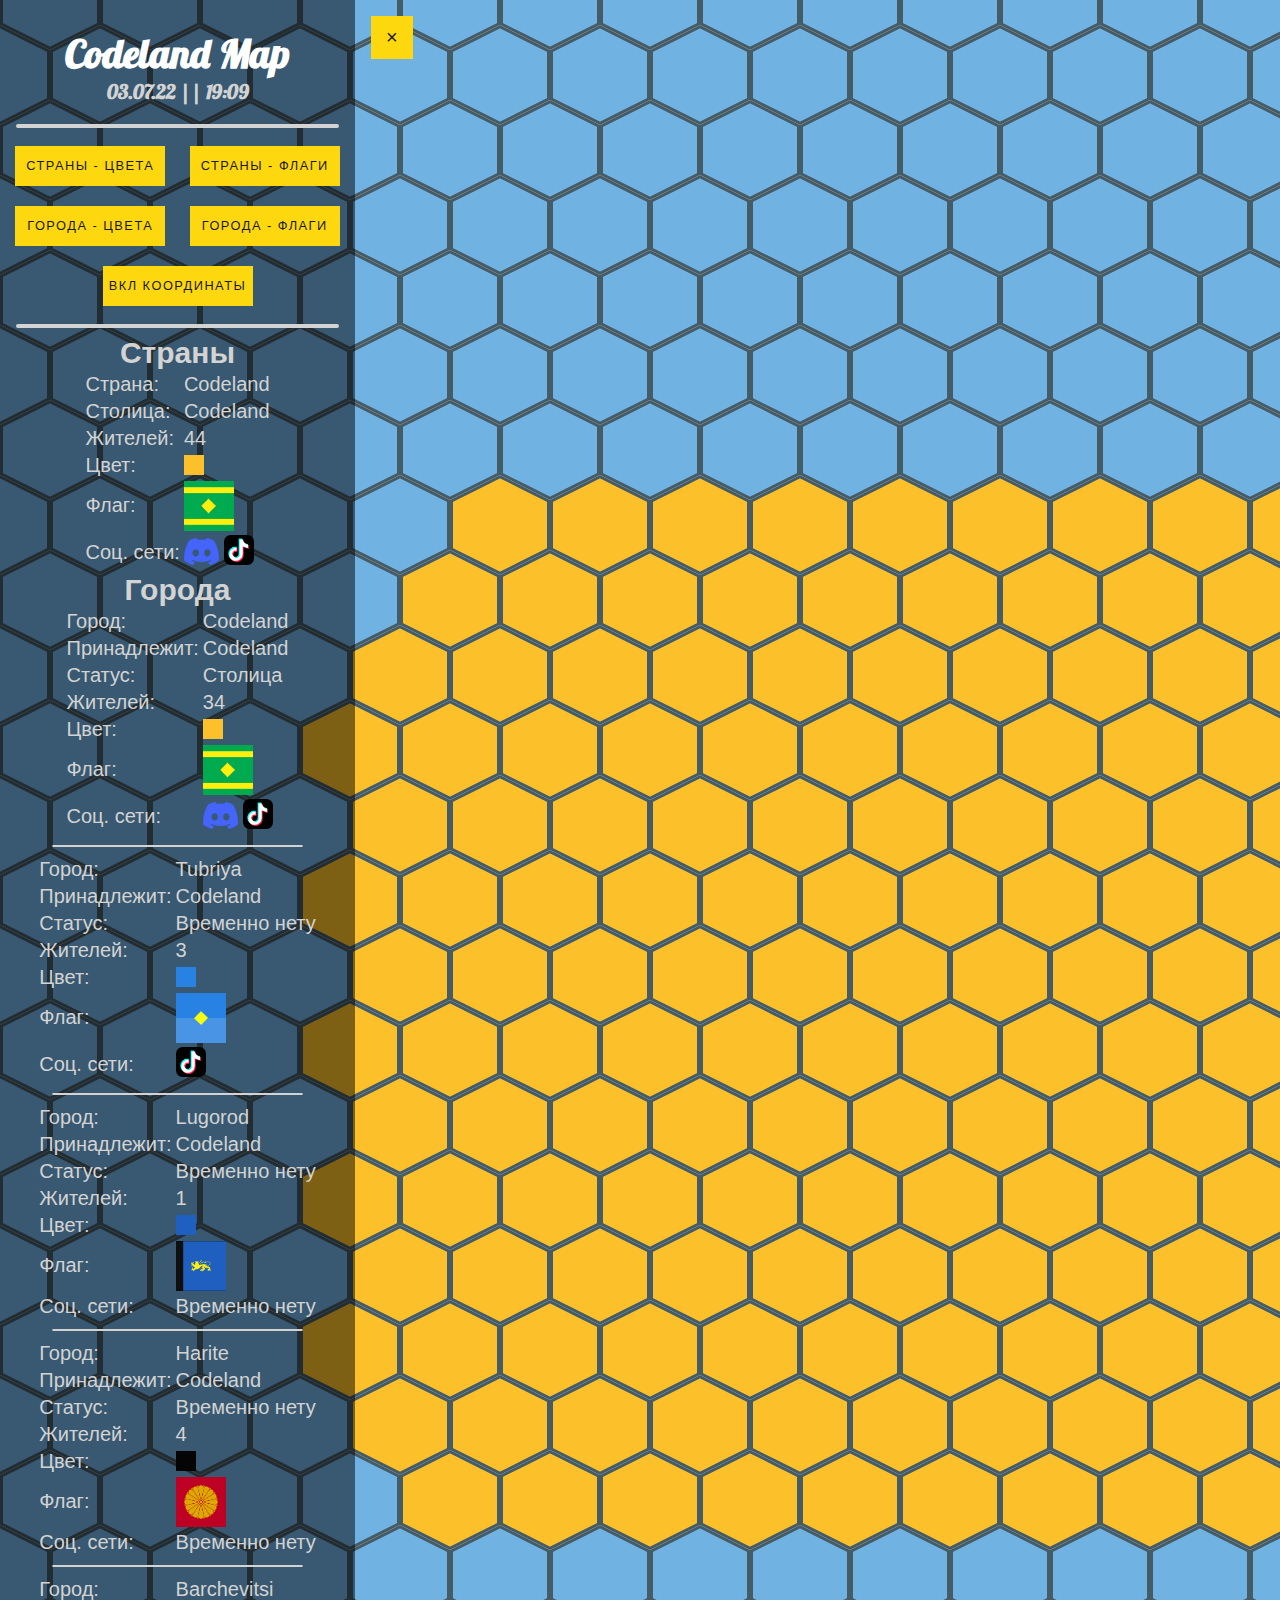
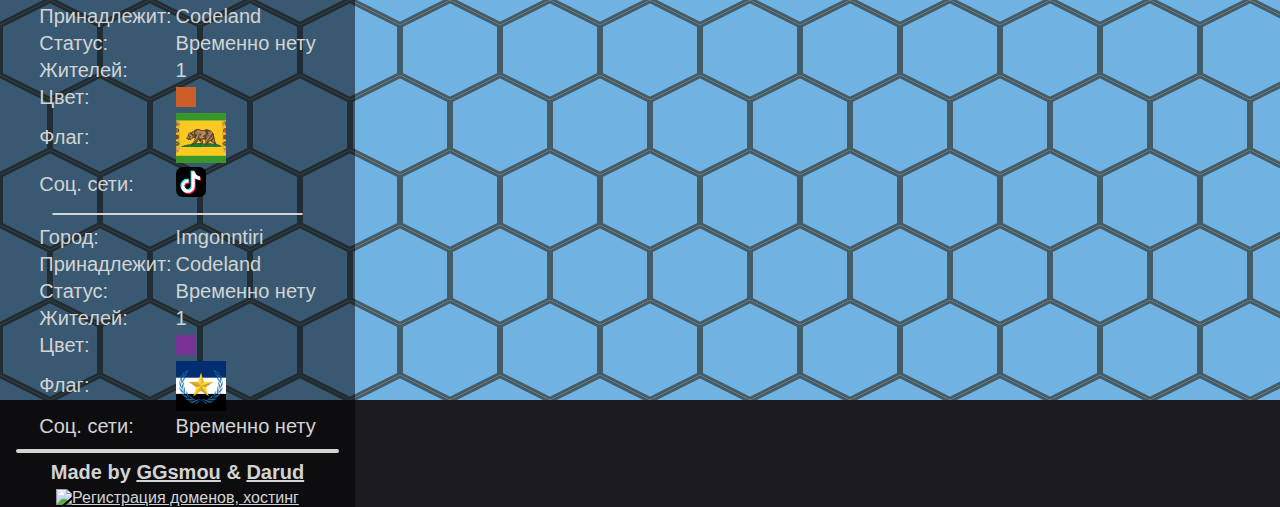
==== commit 143b5569: "Merge branch 'main' of https://github.com/GGsmou/CodeLandSites" ====
--- a/index.html
+++ b/index.html
@@ -217,7 +217,7 @@
 			<tr>
 				<td>Соц. сети:</td>
 				<td>
-					Временно нету
+					<a href="https://www.tiktok.com/@barchevitci" target="_blank"><img src="main/img/TikTok-Logo.png" width="30px" alt=""></a>
 				</td>
 			</tr>
 		</table>
@@ -313,4 +313,4 @@
 	}
 </script>
 </body>
-</html>+</html>
